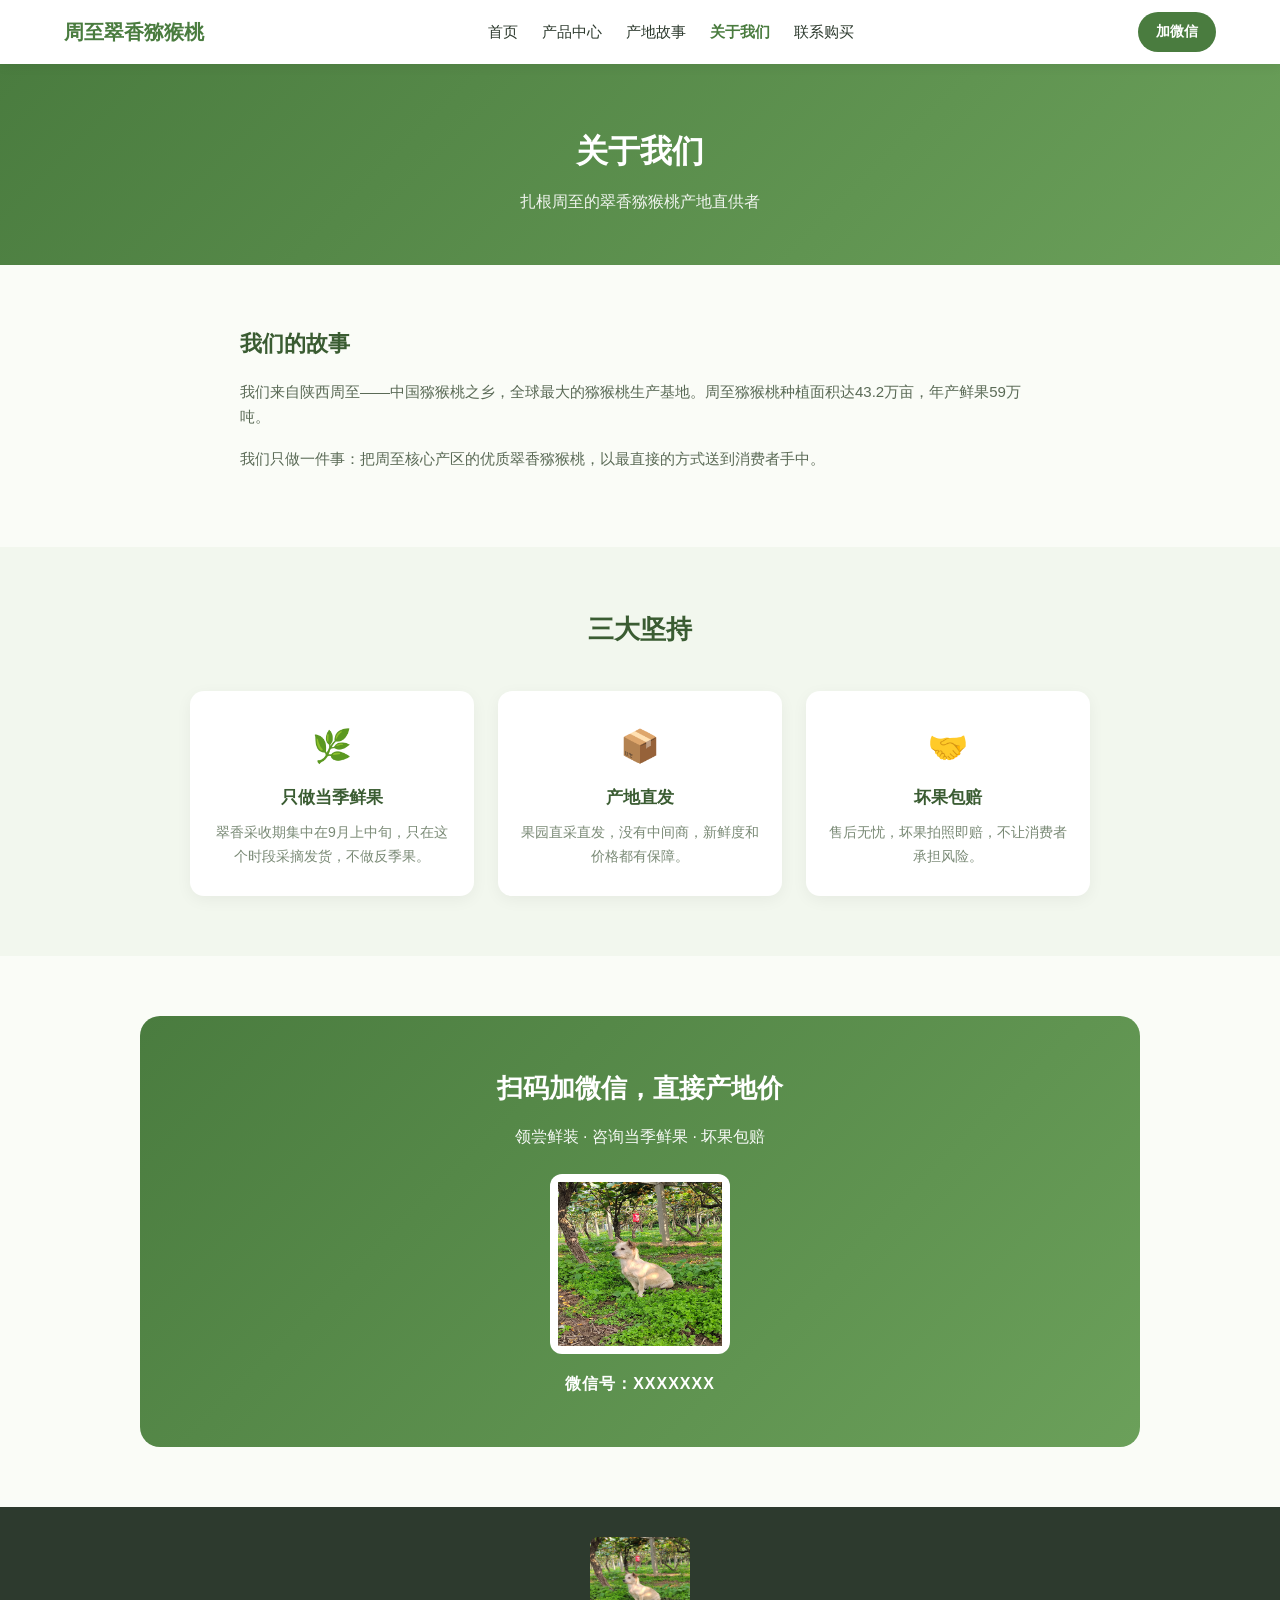
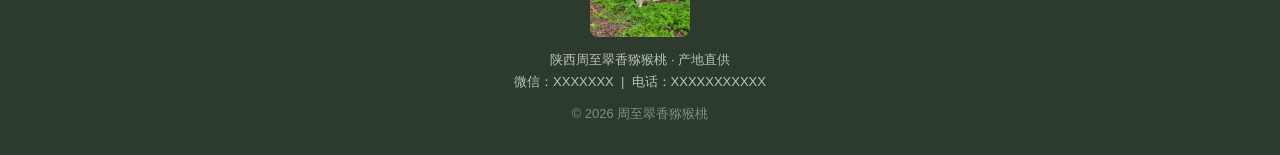
==== about.html @ 6874dfcc "Add files via upload" ====
<!DOCTYPE html>
<html lang="zh-CN">
<head>
<meta charset="UTF-8">
<meta name="viewport" content="width=device-width, initial-scale=1.0">
<title>关于我们 · 陕西周至翠香猕猴桃</title>
<meta name="description" content="扎根周至的翠香猕猴桃产地直供者，只做当季鲜果，产地直发，坏果包赔。">
<style>
  * { margin: 0; padding: 0; box-sizing: border-box; }
  body { font-family: -apple-system, "PingFang SC", "Microsoft YaHei", sans-serif; color: #2d3a2e; line-height: 1.7; background: #fafcf7; }
  img { max-width: 100%; display: block; }
  a { text-decoration: none; color: inherit; }
  .navbar { position: sticky; top: 0; z-index: 100; background: rgba(255,255,255,0.95); backdrop-filter: blur(8px); box-shadow: 0 2px 12px rgba(0,0,0,0.06); display: flex; align-items: center; justify-content: space-between; padding: 12px 5%; }
  .logo { font-size: 20px; font-weight: 700; color: #4a7c3f; }
  .nav-links { display: flex; gap: 24px; font-size: 15px; }
  .nav-links a:hover { color: #4a7c3f; }
  .nav-links a.active { color: #4a7c3f; font-weight: 700; }
  .nav-wechat { background: #4a7c3f; color: #fff; padding: 8px 18px; border-radius: 20px; font-size: 14px; font-weight: 600; }
  .page-header { background: linear-gradient(135deg, #4a7c3f, #6ba05a); color: #fff; text-align: center; padding: 60px 5% 50px; }
  .page-header h1 { font-size: 32px; margin-bottom: 10px; }
  .page-header p { font-size: 16px; opacity: 0.9; }
  section { padding: 60px 5%; }
  .about-wrap { max-width: 800px; margin: 0 auto; }
  .about-wrap h3 { font-size: 22px; color: #3a5c32; margin-bottom: 16px; }
  .about-wrap p { font-size: 15px; color: #5a6a56; margin-bottom: 16px; }
  .values { display: grid; grid-template-columns: repeat(3, 1fr); gap: 24px; max-width: 900px; margin: 0 auto; }
  .value-item { background: #fff; border-radius: 14px; padding: 28px 20px; text-align: center; box-shadow: 0 4px 16px rgba(0,0,0,0.05); }
  .value-item .icon { font-size: 32px; margin-bottom: 10px; }
  .value-item h3 { font-size: 17px; color: #3a5c32; margin-bottom: 8px; }
  .value-item p { font-size: 14px; color: #7a8a76; }
  .wechat-section { background: linear-gradient(135deg, #4a7c3f, #6ba05a); color: #fff; text-align: center; border-radius: 20px; padding: 50px 5%; max-width: 1000px; margin: 0 auto; }
  .wechat-section h2 { font-size: 26px; margin-bottom: 12px; }
  .wechat-section p { font-size: 16px; margin-bottom: 24px; opacity: 0.95; }
  .wechat-qr { width: 180px; height: 180px; margin: 0 auto 16px; background: #fff; border-radius: 12px; padding: 8px; }
  .wechat-id { font-size: 16px; font-weight: 600; letter-spacing: 1px; }
  footer { background: #2d3a2e; color: #b8c4b4; text-align: center; padding: 30px 5%; font-size: 13px; }
  footer .qr-small { width: 100px; margin: 0 auto 12px; border-radius: 8px; }
  .float-wechat { display: none; position: fixed; bottom: 20px; right: 20px; z-index: 200; background: #4a7c3f; color: #fff; padding: 14px 22px; border-radius: 30px; font-size: 15px; font-weight: 700; box-shadow: 0 6px 20px rgba(74,124,63,0.5); }
  @media (max-width: 768px) {
    .nav-links { display: none; }
    .values { grid-template-columns: 1fr; }
    .page-header h1 { font-size: 24px; }
    .float-wechat { display: block; }
  }
</style>
</head>
<body>

<nav class="navbar">
  <div class="logo">周至翠香猕猴桃</div>
  <div class="nav-links">
    <a href="index.html">首页</a>
    <a href="products.html">产品中心</a>
    <a href="story.html">产地故事</a>
    <a href="about.html" class="active">关于我们</a>
    <a href="contact.html">联系购买</a>
  </div>
  <a href="contact.html" class="nav-wechat">加微信</a>
</nav>

<header class="page-header">
  <h1>关于我们</h1>
  <p>扎根周至的翠香猕猴桃产地直供者</p>
</header>

<section>
  <div class="about-wrap">
    <h3>我们的故事</h3>
    <p>我们来自陕西周至——中国猕猴桃之乡，全球最大的猕猴桃生产基地。周至猕猴桃种植面积达43.2万亩，年产鲜果59万吨。</p>
    <p>我们只做一件事：把周至核心产区的优质翠香猕猴桃，以最直接的方式送到消费者手中。</p>
  </div>
</section>

<section style="background:#f2f7ee;">
  <h2 style="text-align:center; font-size:26px; color:#3a5c32; margin-bottom:40px;">三大坚持</h2>
  <div class="values">
    <div class="value-item">
      <div class="icon">🌿</div>
      <h3>只做当季鲜果</h3>
      <p>翠香采收期集中在9月上中旬，只在这个时段采摘发货，不做反季果。</p>
    </div>
    <div class="value-item">
      <div class="icon">📦</div>
      <h3>产地直发</h3>
      <p>果园直采直发，没有中间商，新鲜度和价格都有保障。</p>
    </div>
    <div class="value-item">
      <div class="icon">🤝</div>
      <h3>坏果包赔</h3>
      <p>售后无忧，坏果拍照即赔，不让消费者承担风险。</p>
    </div>
  </div>
</section>

<section>
  <div class="wechat-section">
    <h2>扫码加微信，直接产地价</h2>
    <p>领尝鲜装 · 咨询当季鲜果 · 坏果包赔</p>
    <div class="wechat-qr">
      <img src="images/wechat-qr.png" alt="微信二维码">
    </div>
    <div class="wechat-id">微信号：XXXXXXX</div>
  </div>
</section>

<footer>
  <img src="images/wechat-qr.png" alt="微信二维码" class="qr-small">
  <p>陕西周至翠香猕猴桃 · 产地直供</p>
  <p>微信：XXXXXXX &nbsp;|&nbsp; 电话：XXXXXXXXXXX</p>
  <p style="margin-top:10px; opacity:0.6;">© 2026 周至翠香猕猴桃</p>
</footer>

<a href="contact.html" class="float-wechat">微信咨询</a>

</body>
</html>
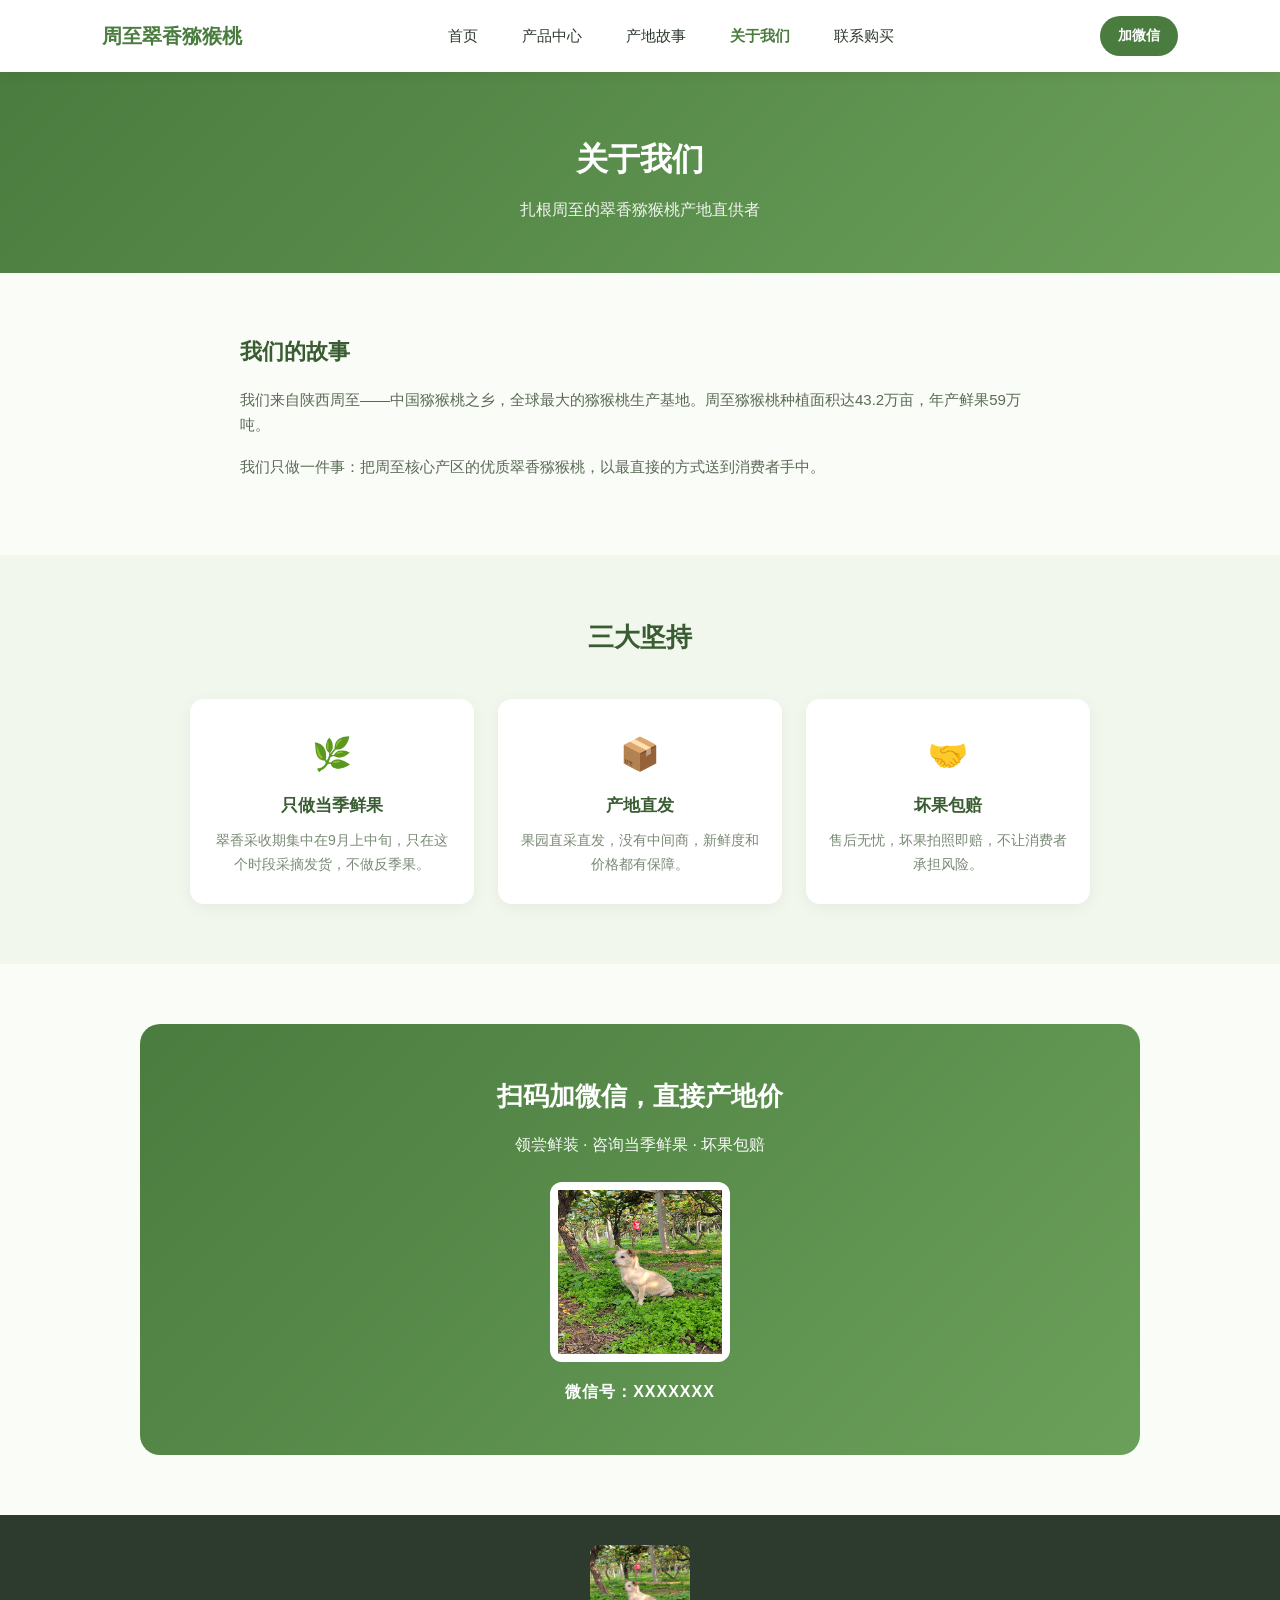
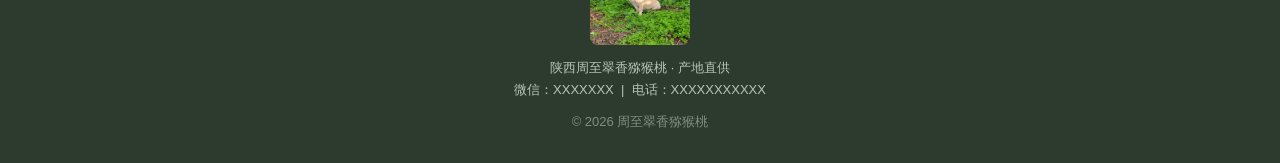
==== commit d48115a3: "Update about.html" ====
--- a/about.html
+++ b/about.html
@@ -10,9 +10,22 @@
   body { font-family: -apple-system, "PingFang SC", "Microsoft YaHei", sans-serif; color: #2d3a2e; line-height: 1.7; background: #fafcf7; }
   img { max-width: 100%; display: block; }
   a { text-decoration: none; color: inherit; }
-  .navbar { position: sticky; top: 0; z-index: 100; background: rgba(255,255,255,0.95); backdrop-filter: blur(8px); box-shadow: 0 2px 12px rgba(0,0,0,0.06); display: flex; align-items: center; justify-content: space-between; padding: 12px 5%; }
+  .navbar {
+  position: sticky;
+  top: 0;
+  z-index: 100;
+  background: rgba(255,255,255,0.95);
+  backdrop-filter: blur(8px);
+  box-shadow: 0 2px 12px rgba(0,0,0,0.06);
+  display: flex;
+  align-items: center;
+  justify-content: space-between;
+  padding: 16px 8%;
+  max-width: 1400px;
+  margin: 0 auto;
+}
   .logo { font-size: 20px; font-weight: 700; color: #4a7c3f; }
-  .nav-links { display: flex; gap: 24px; font-size: 15px; }
+  .nav-links { display: flex; gap: 44px; font-size: 15px; }
   .nav-links a:hover { color: #4a7c3f; }
   .nav-links a.active { color: #4a7c3f; font-weight: 700; }
   .nav-wechat { background: #4a7c3f; color: #fff; padding: 8px 18px; border-radius: 20px; font-size: 14px; font-weight: 600; }
@@ -42,6 +55,33 @@
     .page-header h1 { font-size: 24px; }
     .float-wechat { display: block; }
   }
+/* 手机端底部导航 */
+.mobile-nav {
+  display: none;
+  position: fixed;
+  bottom: 0; left: 0; right: 0;
+  background: #fff;
+  box-shadow: 0 -2px 12px rgba(0,0,0,0.08);
+  z-index: 300;
+  padding: 8px 0;
+}
+.mobile-nav a {
+  flex: 1;
+  text-align: center;
+  font-size: 12px;
+  color: #7a8a76;
+  padding: 4px 0;
+  display: flex;
+  flex-direction: column;
+  align-items: center;
+  gap: 2px;
+}
+.mobile-nav a .nav-icon { font-size: 20px; }
+.mobile-nav a.active { color: #4a7c3f; font-weight: 700; }
+@media (max-width: 768px) {
+  .mobile-nav { display: flex; }
+  body { padding-bottom: 70px; }
+}
 </style>
 </head>
 <body>
@@ -111,6 +151,12 @@
 </footer>
 
 <a href="contact.html" class="float-wechat">微信咨询</a>
-
+<nav class="mobile-nav">
+  <a href="index.html">🏠<span class="nav-icon">首页</span></a>
+  <a href="products.html">🥝<span class="nav-icon">产品</span></a>
+  <a href="story.html">🌿<span class="nav-icon">故事</span></a>
+  <a href="about.html" class="active" >ℹ️<span class="nav-icon">关于</span></a>
+  <a href="contact.html">💬<span class="nav-icon">联系</span></a>
+</nav>
 </body>
-</html>+</html>
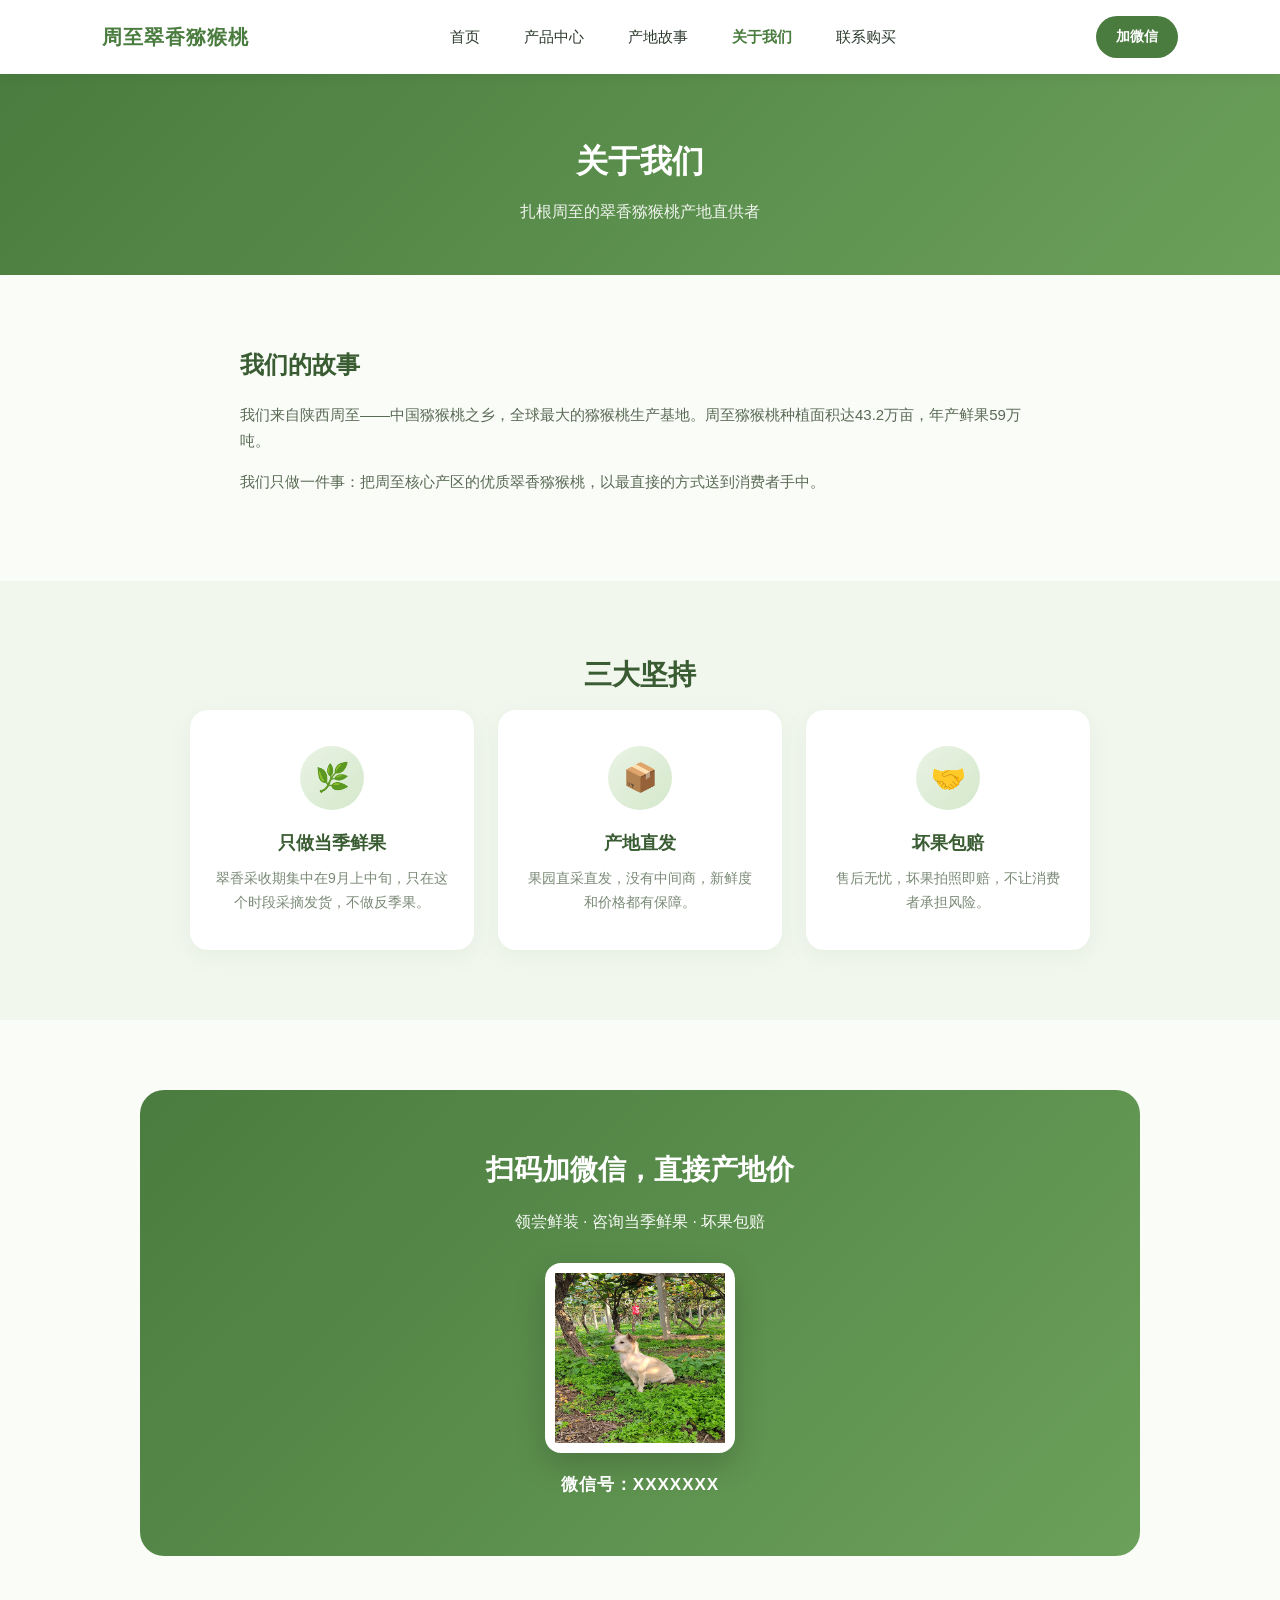
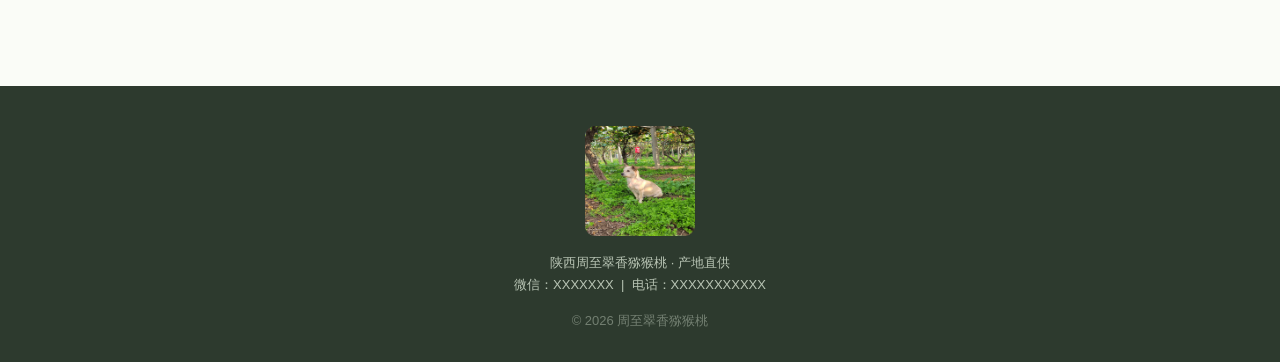
==== commit 20875f5e: "Add files via upload" ====
--- a/about.html
+++ b/about.html
@@ -5,98 +5,27 @@
 <meta name="viewport" content="width=device-width, initial-scale=1.0">
 <title>关于我们 · 陕西周至翠香猕猴桃</title>
 <meta name="description" content="扎根周至的翠香猕猴桃产地直供者，只做当季鲜果，产地直发，坏果包赔。">
+<link rel="stylesheet" href="/style.css">
 <style>
-  * { margin: 0; padding: 0; box-sizing: border-box; }
-  body { font-family: -apple-system, "PingFang SC", "Microsoft YaHei", sans-serif; color: #2d3a2e; line-height: 1.7; background: #fafcf7; }
-  img { max-width: 100%; display: block; }
-  a { text-decoration: none; color: inherit; }
-  .navbar {
-  position: sticky;
-  top: 0;
-  z-index: 100;
-  background: rgba(255,255,255,0.95);
-  backdrop-filter: blur(8px);
-  box-shadow: 0 2px 12px rgba(0,0,0,0.06);
-  display: flex;
-  align-items: center;
-  justify-content: space-between;
-  padding: 16px 8%;
-  max-width: 1400px;
-  margin: 0 auto;
-}
-  .logo { font-size: 20px; font-weight: 700; color: #4a7c3f; }
-  .nav-links { display: flex; gap: 44px; font-size: 15px; }
-  .nav-links a:hover { color: #4a7c3f; }
-  .nav-links a.active { color: #4a7c3f; font-weight: 700; }
-  .nav-wechat { background: #4a7c3f; color: #fff; padding: 8px 18px; border-radius: 20px; font-size: 14px; font-weight: 600; }
-  .page-header { background: linear-gradient(135deg, #4a7c3f, #6ba05a); color: #fff; text-align: center; padding: 60px 5% 50px; }
-  .page-header h1 { font-size: 32px; margin-bottom: 10px; }
-  .page-header p { font-size: 16px; opacity: 0.9; }
-  section { padding: 60px 5%; }
   .about-wrap { max-width: 800px; margin: 0 auto; }
-  .about-wrap h3 { font-size: 22px; color: #3a5c32; margin-bottom: 16px; }
-  .about-wrap p { font-size: 15px; color: #5a6a56; margin-bottom: 16px; }
+  .about-wrap h3 { font-size: 24px; color: #3a5c32; margin-bottom: 16px; }
+  .about-wrap p { font-size: 15px; color: var(--text-mid); margin-bottom: 16px; }
+
   .values { display: grid; grid-template-columns: repeat(3, 1fr); gap: 24px; max-width: 900px; margin: 0 auto; }
-  .value-item { background: #fff; border-radius: 14px; padding: 28px 20px; text-align: center; box-shadow: 0 4px 16px rgba(0,0,0,0.05); }
-  .value-item .icon { font-size: 32px; margin-bottom: 10px; }
-  .value-item h3 { font-size: 17px; color: #3a5c32; margin-bottom: 8px; }
-  .value-item p { font-size: 14px; color: #7a8a76; }
-  .wechat-section { background: linear-gradient(135deg, #4a7c3f, #6ba05a); color: #fff; text-align: center; border-radius: 20px; padding: 50px 5%; max-width: 1000px; margin: 0 auto; }
-  .wechat-section h2 { font-size: 26px; margin-bottom: 12px; }
-  .wechat-section p { font-size: 16px; margin-bottom: 24px; opacity: 0.95; }
-  .wechat-qr { width: 180px; height: 180px; margin: 0 auto 16px; background: #fff; border-radius: 12px; padding: 8px; }
-  .wechat-id { font-size: 16px; font-weight: 600; letter-spacing: 1px; }
-  footer { background: #2d3a2e; color: #b8c4b4; text-align: center; padding: 30px 5%; font-size: 13px; }
-  footer .qr-small { width: 100px; margin: 0 auto 12px; border-radius: 8px; }
-  .float-wechat { display: none; position: fixed; bottom: 20px; right: 20px; z-index: 200; background: #4a7c3f; color: #fff; padding: 14px 22px; border-radius: 30px; font-size: 15px; font-weight: 700; box-shadow: 0 6px 20px rgba(74,124,63,0.5); }
+  .value-item { background: #fff; border-radius: 18px; padding: 36px 24px; text-align: center; box-shadow: 0 6px 24px rgba(74,124,63,0.08); transition: transform 0.25s; }
+  .value-item:hover { transform: translateY(-4px); }
+  .value-item .icon { width: 64px; height: 64px; border-radius: 50%; background: linear-gradient(135deg, #eaf3e5, #d4e8cb); display: flex; align-items: center; justify-content: center; font-size: 28px; margin: 0 auto 18px; }
+  .value-item h3 { font-size: 18px; color: #3a5c32; margin-bottom: 8px; font-weight: 700; }
+  .value-item p { font-size: 14px; color: var(--text-light); }
+
   @media (max-width: 768px) {
-    .nav-links { display: none; }
     .values { grid-template-columns: 1fr; }
-    .page-header h1 { font-size: 24px; }
-    .float-wechat { display: block; }
   }
-/* 手机端底部导航 */
-.mobile-nav {
-  display: none;
-  position: fixed;
-  bottom: 0; left: 0; right: 0;
-  background: #fff;
-  box-shadow: 0 -2px 12px rgba(0,0,0,0.08);
-  z-index: 300;
-  padding: 8px 0;
-}
-.mobile-nav a {
-  flex: 1;
-  text-align: center;
-  font-size: 12px;
-  color: #7a8a76;
-  padding: 4px 0;
-  display: flex;
-  flex-direction: column;
-  align-items: center;
-  gap: 2px;
-}
-.mobile-nav a .nav-icon { font-size: 20px; }
-.mobile-nav a.active { color: #4a7c3f; font-weight: 700; }
-@media (max-width: 768px) {
-  .mobile-nav { display: flex; }
-  body { padding-bottom: 70px; }
-}
 </style>
 </head>
 <body>
 
-<nav class="navbar">
-  <div class="logo">周至翠香猕猴桃</div>
-  <div class="nav-links">
-    <a href="index.html">首页</a>
-    <a href="products.html">产品中心</a>
-    <a href="story.html">产地故事</a>
-    <a href="about.html" class="active">关于我们</a>
-    <a href="contact.html">联系购买</a>
-  </div>
-  <a href="contact.html" class="nav-wechat">加微信</a>
-</nav>
+<div id="site-nav"></div>
 
 <header class="page-header">
   <h1>关于我们</h1>
@@ -111,8 +40,8 @@
   </div>
 </section>
 
-<section style="background:#f2f7ee;">
-  <h2 style="text-align:center; font-size:26px; color:#3a5c32; margin-bottom:40px;">三大坚持</h2>
+<section style="background:var(--primary-bg);">
+  <h2 class="section-title">三大坚持</h2>
   <div class="values">
     <div class="value-item">
       <div class="icon">🌿</div>
@@ -132,31 +61,10 @@
   </div>
 </section>
 
-<section>
-  <div class="wechat-section">
-    <h2>扫码加微信，直接产地价</h2>
-    <p>领尝鲜装 · 咨询当季鲜果 · 坏果包赔</p>
-    <div class="wechat-qr">
-      <img src="images/wechat-qr.png" alt="微信二维码">
-    </div>
-    <div class="wechat-id">微信号：XXXXXXX</div>
-  </div>
-</section>
+<div id="site-wechat"></div>
+<div id="site-footer"></div>
+<div id="site-mobile-nav"></div>
 
-<footer>
-  <img src="images/wechat-qr.png" alt="微信二维码" class="qr-small">
-  <p>陕西周至翠香猕猴桃 · 产地直供</p>
-  <p>微信：XXXXXXX &nbsp;|&nbsp; 电话：XXXXXXXXXXX</p>
-  <p style="margin-top:10px; opacity:0.6;">© 2026 周至翠香猕猴桃</p>
-</footer>
-
-<a href="contact.html" class="float-wechat">微信咨询</a>
-<nav class="mobile-nav">
-  <a href="index.html">🏠<span class="nav-icon">首页</span></a>
-  <a href="products.html">🥝<span class="nav-icon">产品</span></a>
-  <a href="story.html">🌿<span class="nav-icon">故事</span></a>
-  <a href="about.html" class="active" >ℹ️<span class="nav-icon">关于</span></a>
-  <a href="contact.html">💬<span class="nav-icon">联系</span></a>
-</nav>
+<script src="/common.js"></script>
 </body>
-</html>
+</html>
--- a/style.css
+++ b/style.css
@@ -0,0 +1,136 @@
+/* ===== 主题变量（改这里就能换全站配色） ===== */
+:root {
+  --primary: #4a7c3f;
+  --primary-light: #6ba05a;
+  --primary-bg: #f2f7ee;
+  --accent: #f5a623;
+  --price: #e07b39;
+  --text: #2d3a2e;
+  --text-light: #7a8a76;
+  --text-mid: #5a6a56;
+  --bg: #fafcf7;
+  --radius: 16px;
+  --shadow: 0 6px 24px rgba(0,0,0,0.07);
+}
+
+/* ===== 基础重置 ===== */
+* { margin: 0; padding: 0; box-sizing: border-box; }
+body { font-family: -apple-system, "PingFang SC", "Microsoft YaHei", sans-serif; color: var(--text); line-height: 1.7; background: var(--bg); }
+img { max-width: 100%; display: block; }
+a { text-decoration: none; color: inherit; }
+
+/* ===== 导航栏 ===== */
+.navbar { position: sticky; top: 0; z-index: 100; background: rgba(255,255,255,0.95); backdrop-filter: blur(8px); box-shadow: 0 2px 12px rgba(0,0,0,0.06); display: flex; align-items: center; justify-content: space-between; padding: 16px 8%; max-width: 1400px; margin: 0 auto; }
+.logo { font-size: 20px; font-weight: 700; color: var(--primary); letter-spacing: 1px; }
+.nav-links { display: flex; gap: 44px; font-size: 15px; }
+.nav-links a { transition: color 0.2s; }
+.nav-links a:hover { color: var(--primary); }
+.nav-links a.active { color: var(--primary); font-weight: 700; }
+.nav-wechat { background: var(--primary); color: #fff; padding: 9px 20px; border-radius: 22px; font-size: 14px; font-weight: 600; transition: transform 0.2s; }
+.nav-wechat:hover { transform: translateY(-1px); }
+
+/* ===== 通用区块 ===== */
+section { padding: 70px 8%; }
+.section-title { text-align: center; font-size: 28px; font-weight: 700; color: #3a5c32; margin-bottom: 12px; }
+.section-sub { text-align: center; color: var(--text-light); font-size: 15px; margin-bottom: 48px; }
+
+/* ===== 页面头部（内页用） ===== */
+.page-header { background: linear-gradient(135deg, var(--primary), var(--primary-light)); color: #fff; text-align: center; padding: 60px 5% 50px; }
+.page-header h1 { font-size: 32px; margin-bottom: 10px; }
+.page-header p { font-size: 16px; opacity: 0.9; }
+
+/* ===== 按钮 ===== */
+.btn-main { display: inline-block; background: var(--accent); color: #fff; padding: 15px 42px; border-radius: 32px; font-size: 16px; font-weight: 700; box-shadow: 0 8px 24px rgba(245,166,35,0.45); transition: transform 0.2s; }
+.btn-main:hover { transform: translateY(-2px); }
+.btn-ghost { display: inline-block; background: transparent; color: #fff; padding: 15px 38px; border-radius: 32px; font-size: 16px; font-weight: 600; border: 1.5px solid rgba(255,255,255,0.6); transition: background 0.2s; }
+.btn-ghost:hover { background: rgba(255,255,255,0.12); }
+.btn-outline { display: inline-block; border: 2px solid var(--primary); color: var(--primary); padding: 10px 26px; border-radius: 22px; font-size: 14px; font-weight: 600; transition: background 0.2s, color 0.2s; }
+.btn-outline:hover { background: var(--primary); color: #fff; }
+.btn-buy { display: inline-block; background: var(--primary); color: #fff; padding: 14px 36px; border-radius: 28px; font-size: 16px; font-weight: 700; box-shadow: 0 8px 20px rgba(74,124,63,0.3); }
+
+/* ===== 首屏 Hero ===== */
+.hero { position: relative; min-height: 600px; display: flex; align-items: center; justify-content: center; text-align: center; color: #fff; overflow: hidden; }
+.hero-bg { position: absolute; inset: 0; background: url('/images/banner.jpg') center/cover no-repeat; transform: scale(1.02); }
+.hero-overlay { position: absolute; inset: 0; background: linear-gradient(135deg, rgba(30,50,25,0.62) 0%, rgba(30,50,25,0.35) 100%); }
+.hero-content { position: relative; z-index: 2; padding: 0 5%; max-width: 900px; }
+.hero-eyebrow { display: inline-block; background: rgba(255,255,255,0.15); border: 1px solid rgba(255,255,255,0.3); color: #fff; padding: 6px 18px; border-radius: 20px; font-size: 13px; letter-spacing: 2px; margin-bottom: 24px; backdrop-filter: blur(4px); }
+.hero h1 { font-size: 48px; font-weight: 800; margin-bottom: 18px; letter-spacing: 2px; line-height: 1.3; }
+.hero p { font-size: 19px; margin-bottom: 36px; opacity: 0.95; letter-spacing: 1px; }
+.hero-buttons { display: flex; gap: 16px; justify-content: center; flex-wrap: wrap; }
+
+/* ===== 信任点 ===== */
+.trust-grid { display: grid; grid-template-columns: repeat(3, 1fr); gap: 28px; max-width: 1000px; margin: 0 auto; }
+.trust-item { background: #fff; border-radius: 18px; padding: 36px 24px; text-align: center; box-shadow: 0 6px 24px rgba(74,124,63,0.08); transition: transform 0.25s; }
+.trust-item:hover { transform: translateY(-4px); }
+.trust-icon { width: 64px; height: 64px; border-radius: 50%; background: linear-gradient(135deg, #eaf3e5, #d4e8cb); display: flex; align-items: center; justify-content: center; font-size: 28px; margin: 0 auto 18px; }
+.trust-item h3 { font-size: 18px; color: #3a5c32; margin-bottom: 8px; font-weight: 700; }
+.trust-item p { font-size: 14px; color: var(--text-light); }
+
+/* ===== 产品卡片 ===== */
+.product-grid { display: grid; grid-template-columns: repeat(2, 1fr); gap: 32px; max-width: 900px; margin: 0 auto; }
+.product-card { background: #fff; border-radius: 20px; overflow: hidden; box-shadow: 0 8px 28px rgba(0,0,0,0.08); transition: transform 0.28s; }
+.product-card:hover { transform: translateY(-6px); }
+.product-img-wrap { position: relative; overflow: hidden; }
+.product-card img { height: 260px; object-fit: cover; width: 100%; transition: transform 0.4s; }
+.product-card:hover img { transform: scale(1.05); }
+.product-badge { position: absolute; top: 16px; left: 16px; background: var(--accent); color: #fff; padding: 5px 14px; border-radius: 14px; font-size: 12px; font-weight: 700; }
+.product-info { padding: 26px; }
+.product-info h3 { font-size: 19px; color: #3a5c32; margin-bottom: 10px; font-weight: 700; }
+.product-info .desc { font-size: 14px; color: var(--text-mid); margin-bottom: 16px; }
+.product-info .price-row { display: flex; align-items: baseline; justify-content: space-between; margin-bottom: 18px; }
+.product-info .price { font-size: 18px; color: var(--price); font-weight: 700; }
+.product-info .unit { font-size: 13px; color: #a8b5a3; }
+
+/* ===== 微信引导区 ===== */
+.wechat-section { background: linear-gradient(135deg, var(--primary), var(--primary-light)); color: #fff; text-align: center; border-radius: 24px; padding: 56px 5%; max-width: 1000px; margin: 0 auto; }
+.wechat-section h2 { font-size: 28px; margin-bottom: 14px; }
+.wechat-section p { font-size: 16px; margin-bottom: 28px; opacity: 0.95; }
+.wechat-qr { width: 190px; height: 190px; margin: 0 auto 18px; background: #fff; border-radius: 16px; padding: 10px; box-shadow: 0 12px 32px rgba(0,0,0,0.18); }
+.wechat-id { font-size: 17px; font-weight: 700; letter-spacing: 1px; }
+
+/* ===== 页脚 ===== */
+footer { background: #2d3a2e; color: #b8c4b4; text-align: center; padding: 40px 5% 30px; font-size: 13px; margin-top: 60px; }
+footer .qr-small { width: 110px; margin: 0 auto 16px; border-radius: 10px; }
+
+/* ===== 悬浮微信按钮 ===== */
+.float-wechat { display: none; position: fixed; bottom: 84px; right: 20px; z-index: 200; background: var(--primary); color: #fff; padding: 14px 22px; border-radius: 30px; font-size: 15px; font-weight: 700; box-shadow: 0 6px 20px rgba(74,124,63,0.5); }
+
+/* ===== 手机底部导航 ===== */
+.mobile-nav { display: none; position: fixed; bottom: 0; left: 0; right: 0; background: #fff; box-shadow: 0 -2px 12px rgba(0,0,0,0.08); z-index: 300; padding: 8px 0; }
+.mobile-nav a { flex: 1; text-align: center; font-size: 12px; color: var(--text-light); padding: 4px 0; display: flex; flex-direction: column; align-items: center; gap: 2px; }
+.mobile-nav a .nav-icon { font-size: 20px; }
+.mobile-nav a.active { color: var(--primary); font-weight: 700; }
+
+/* ===== 产品详情页 ===== */
+.breadcrumb { padding: 20px 8%; font-size: 14px; color: var(--text-light); max-width: 1000px; margin: 0 auto; }
+.breadcrumb a { color: var(--primary); }
+.detail-wrap { max-width: 1000px; margin: 0 auto; padding: 20px 8% 60px; display: grid; grid-template-columns: 1fr 1fr; gap: 48px; align-items: start; }
+.detail-img { border-radius: 20px; overflow: hidden; box-shadow: 0 12px 32px rgba(0,0,0,0.1); }
+.detail-info h1 { font-size: 28px; color: #3a5c32; margin-bottom: 16px; }
+.detail-info .price { font-size: 22px; color: var(--price); font-weight: 700; margin-bottom: 20px; }
+.detail-info .desc { font-size: 15px; color: var(--text-mid); margin-bottom: 24px; line-height: 1.9; }
+.spec-list { background: var(--primary-bg); border-radius: 14px; padding: 20px 24px; margin-bottom: 24px; }
+.spec-list li { list-style: none; font-size: 14px; color: var(--text-mid); padding: 6px 0; }
+.spec-list li::before { content: "✓ "; color: var(--primary); font-weight: 700; }
+
+/* ===== 响应式 ===== */
+@media (max-width: 768px) {
+  .nav-links { display: none; }
+  section { padding: 44px 5%; }
+  .section-title { font-size: 22px; }
+  .hero { min-height: 440px; }
+  .hero h1 { font-size: 28px; letter-spacing: 1px; }
+  .hero p { font-size: 15px; }
+  .hero-eyebrow { font-size: 11px; letter-spacing: 1px; }
+  .trust-grid, .product-grid { grid-template-columns: 1fr; }
+  .farmer-wrap { grid-template-columns: 1fr; gap: 28px; }
+  .farmer-img { max-width: 260px; margin: 0 auto; }
+  .float-wechat { display: block; }
+  .mobile-nav { display: flex; }
+  body { padding-bottom: 70px; }
+  .wechat-section { padding: 40px 5%; border-radius: 18px; }
+  .wechat-section h2 { font-size: 22px; }
+  .page-header h1 { font-size: 24px; }
+  .detail-wrap { grid-template-columns: 1fr; gap: 28px; }
+  .detail-info h1 { font-size: 22px; }
+}
